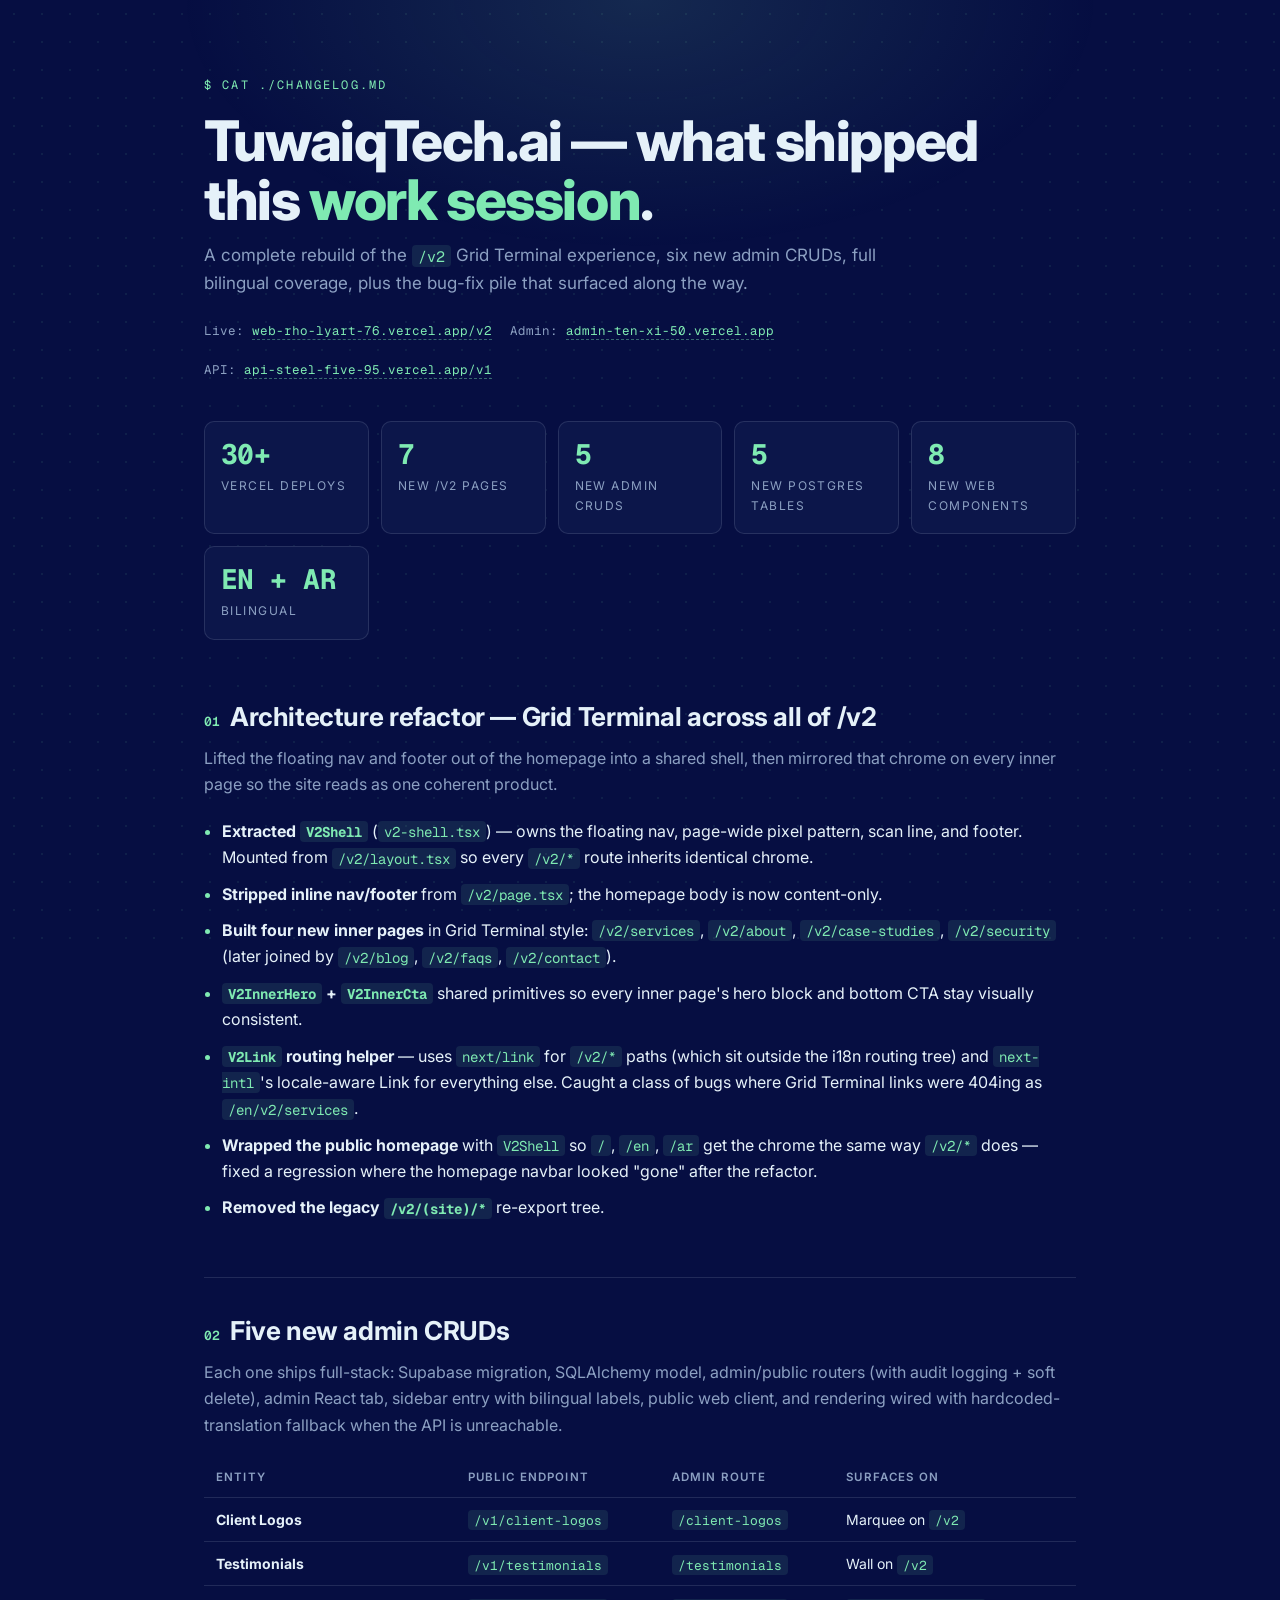
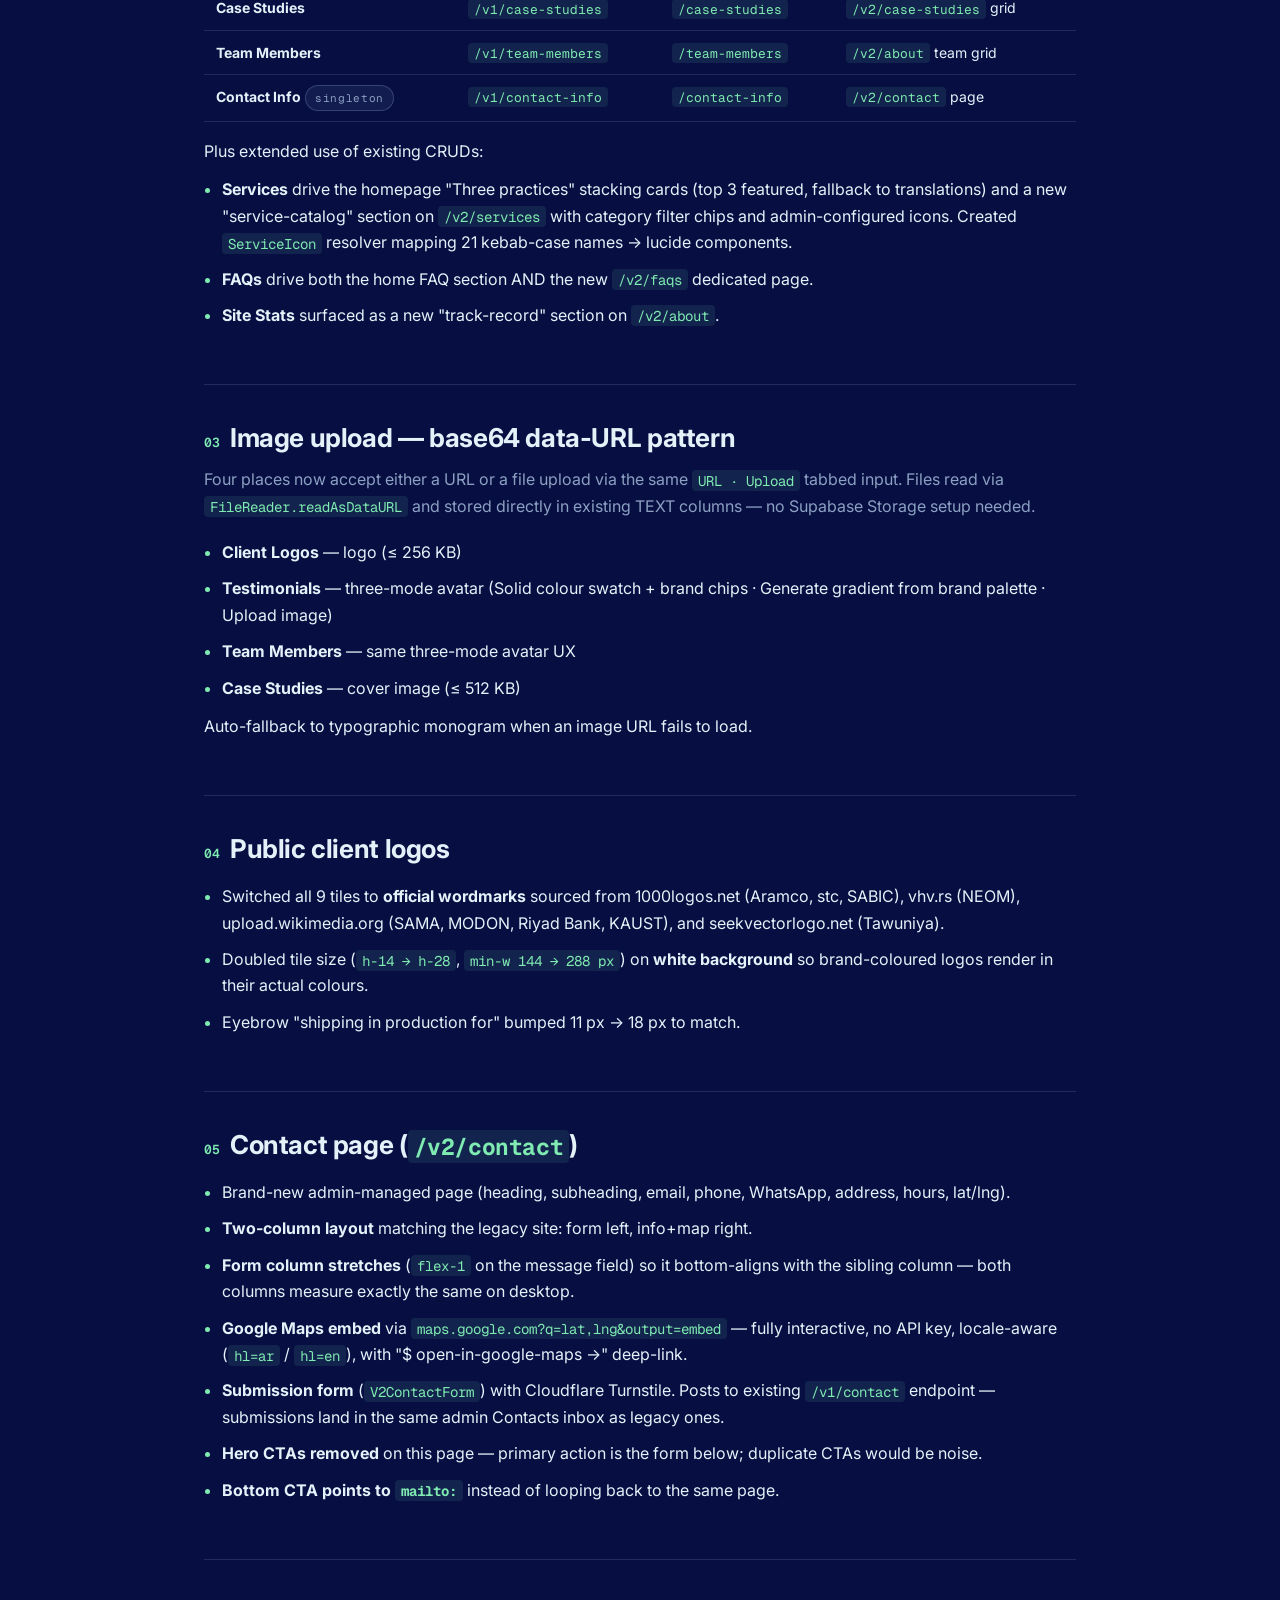
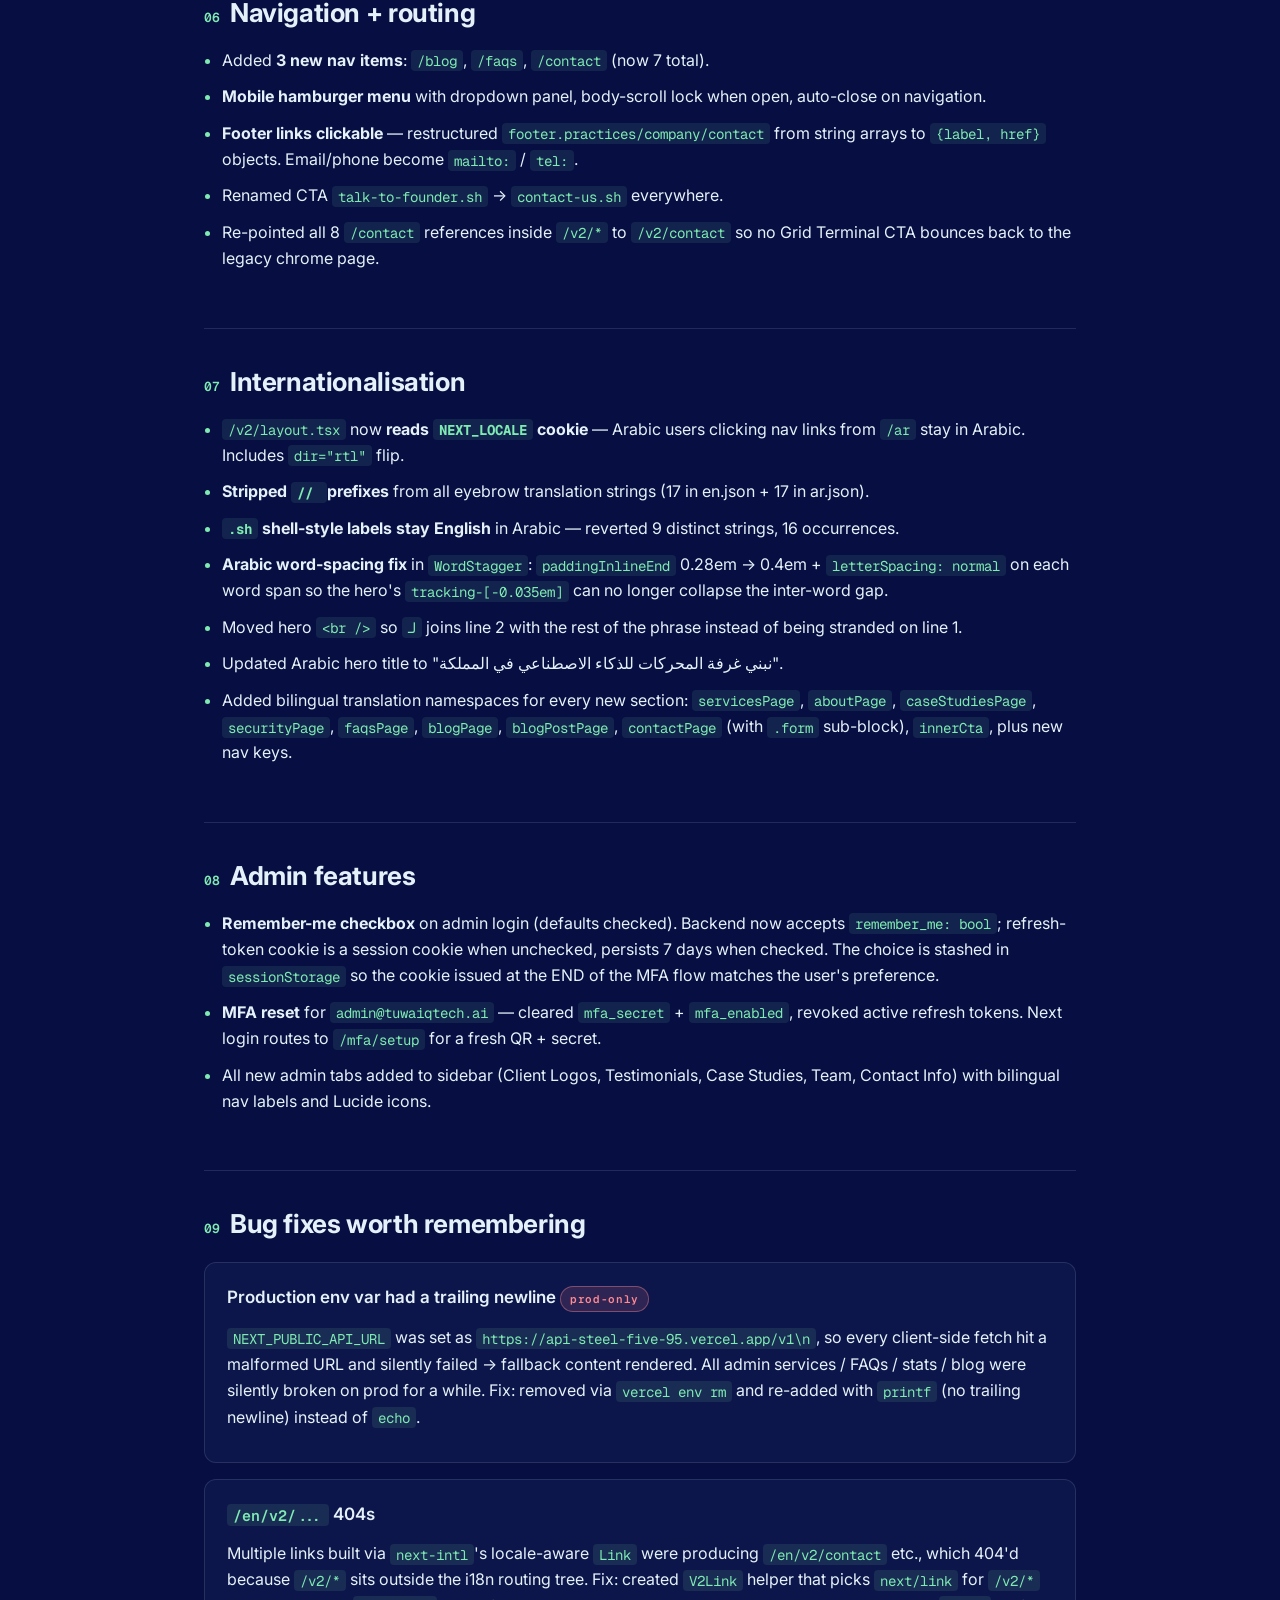
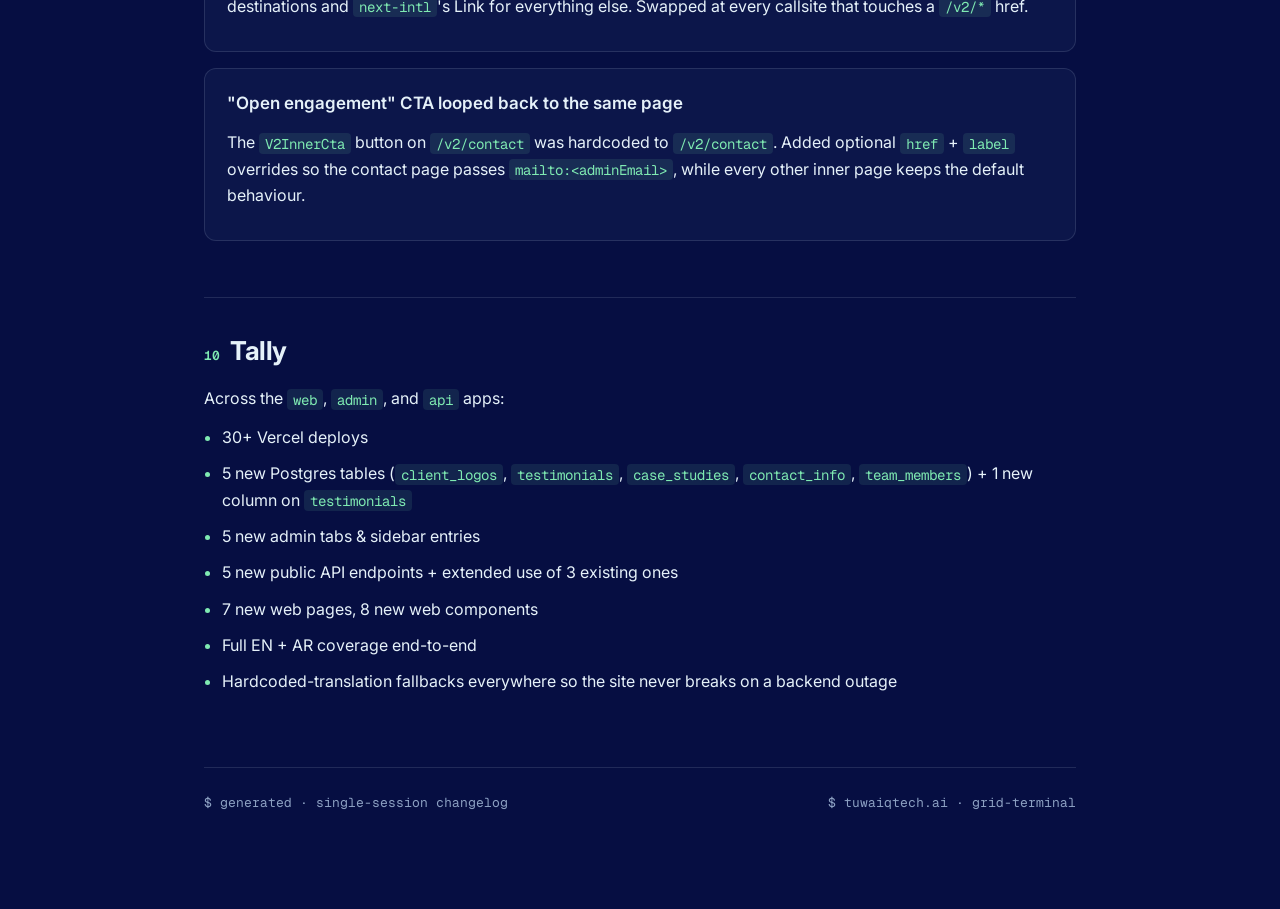
==== tuwaiqtech.ai/index.html @ 6583799a "Move TuwaiqTech changelog to /tuwaiqtech.ai/ subpath, add root project index" ====
<!DOCTYPE html>
<html lang="en">
<head>
  <meta charset="UTF-8" />
  <meta name="viewport" content="width=device-width, initial-scale=1.0" />
  <meta name="description" content="Changelog of changes shipped across the TuwaiqTech.ai marketing site, admin app, and FastAPI backend." />
  <title>TuwaiqTech.ai — Changelog</title>
  <link rel="preconnect" href="https://fonts.googleapis.com" />
  <link rel="preconnect" href="https://fonts.gstatic.com" crossorigin />
  <link href="https://fonts.googleapis.com/css2?family=Geist+Mono:wght@400;500;600&family=Inter:wght@400;500;600;700;800&display=swap" rel="stylesheet" />
  <style>
    :root {
      --bg: #060E42;
      --surface: #0C164A;
      --surface-2: #0E1A56;
      --line: rgba(229, 241, 249, 0.12);
      --fg: #E5F1F9;
      --dim: #8CA0C2;
      --dimmer: #3A4A70;
      --accent: #7FEAB2;
      --accent-2: #5ED7D0;
      --accent-3: #1B6AFF;
      --warn: #ff8a92;
    }
    * { box-sizing: border-box; }
    html, body {
      margin: 0;
      padding: 0;
      background: var(--bg);
      color: var(--fg);
      font-family: 'Inter', -apple-system, BlinkMacSystemFont, 'Segoe UI', sans-serif;
      line-height: 1.65;
      font-size: 16px;
      -webkit-font-smoothing: antialiased;
      text-rendering: optimizeLegibility;
    }
    /* Subtle pixel-pattern background, drifting slowly. Same trick the
     * Grid Terminal site uses — keeps the brand connection while still
     * being a static page. */
    body::before {
      content: "";
      position: fixed;
      inset: -56px;
      pointer-events: none;
      z-index: 0;
      background-image: url("data:image/svg+xml,%3Csvg xmlns='http://www.w3.org/2000/svg' width='28' height='28' viewBox='0 0 28 28'%3E%3Crect x='13' y='13' width='2' height='2' fill='%237FEAB2' fill-opacity='0.08'/%3E%3C/svg%3E");
      background-repeat: repeat;
      animation: drift 48s linear infinite;
    }
    body::after {
      content: "";
      position: fixed;
      inset: 0 0 auto 0;
      height: 520px;
      background: radial-gradient(ellipse 60% 80% at 50% 0%, rgba(127,234,178,0.12), transparent 60%);
      pointer-events: none;
      z-index: 0;
    }
    @keyframes drift {
      0%   { transform: translate3d(0, 0, 0); }
      100% { transform: translate3d(56px, 56px, 0); }
    }
    main {
      position: relative;
      z-index: 1;
      max-width: 920px;
      margin: 0 auto;
      padding: 64px 24px 96px;
    }
    .eyebrow {
      font-family: 'Geist Mono', ui-monospace, SFMono-Regular, monospace;
      font-size: 12px;
      letter-spacing: 0.18em;
      text-transform: uppercase;
      color: var(--accent);
    }
    h1 {
      font-size: clamp(36px, 5vw, 56px);
      line-height: 1.05;
      letter-spacing: -0.025em;
      font-weight: 800;
      margin: 16px 0 12px;
    }
    h1 .accent { color: var(--accent); }
    .lede {
      color: var(--dim);
      font-size: 17px;
      max-width: 64ch;
      margin: 0 0 8px;
    }
    .meta {
      font-family: 'Geist Mono', ui-monospace, SFMono-Regular, monospace;
      font-size: 12.5px;
      color: var(--dim);
      margin-top: 24px;
      display: flex;
      gap: 18px;
      flex-wrap: wrap;
    }
    .meta a {
      color: var(--accent);
      text-decoration: none;
      border-bottom: 1px dashed rgba(127,234,178,0.4);
    }
    .meta a:hover { border-bottom-color: var(--accent); }

    .stats {
      margin: 40px 0 56px;
      display: grid;
      grid-template-columns: repeat(auto-fit, minmax(140px, 1fr));
      gap: 12px;
    }
    .stat {
      background: var(--surface);
      border: 1px solid var(--line);
      border-radius: 10px;
      padding: 18px 16px;
    }
    .stat-num {
      font-family: 'Geist Mono', ui-monospace, monospace;
      color: var(--accent);
      font-size: 28px;
      font-weight: 700;
      letter-spacing: -0.02em;
      line-height: 1;
    }
    .stat-label {
      color: var(--dim);
      font-size: 12px;
      text-transform: uppercase;
      letter-spacing: 0.12em;
      margin-top: 8px;
    }

    section.chapter {
      margin-top: 56px;
      padding-top: 32px;
      border-top: 1px solid var(--line);
    }
    section.chapter:first-of-type { border-top: 0; padding-top: 0; }
    h2 {
      font-size: 26px;
      letter-spacing: -0.015em;
      margin: 0 0 6px;
      font-weight: 700;
    }
    h2 .num {
      font-family: 'Geist Mono', ui-monospace, monospace;
      color: var(--accent);
      font-weight: 600;
      font-size: 13px;
      margin-right: 10px;
      letter-spacing: 0;
    }
    .chapter-lede {
      color: var(--dim);
      margin: 0 0 20px;
    }
    h3 {
      font-size: 17px;
      margin: 28px 0 8px;
      font-weight: 600;
    }
    p { margin: 12px 0; }

    ul {
      padding-left: 18px;
      margin: 12px 0;
    }
    ul li {
      margin: 10px 0;
      color: var(--fg);
    }
    ul li::marker {
      color: var(--accent);
    }
    code, kbd {
      font-family: 'Geist Mono', ui-monospace, SFMono-Regular, monospace;
      font-size: 0.88em;
      background: rgba(127,234,178,0.10);
      color: var(--accent);
      padding: 1.5px 6px;
      border-radius: 4px;
    }
    a { color: var(--accent-2); }
    a:hover { color: var(--accent); }

    .card {
      background: var(--surface);
      border: 1px solid var(--line);
      border-radius: 12px;
      padding: 20px 22px;
      margin: 16px 0;
    }

    table {
      width: 100%;
      border-collapse: collapse;
      margin: 16px 0;
      font-size: 14px;
    }
    th, td {
      text-align: left;
      padding: 10px 12px;
      border-bottom: 1px solid var(--line);
      vertical-align: top;
    }
    th {
      color: var(--dim);
      font-weight: 600;
      font-size: 11.5px;
      text-transform: uppercase;
      letter-spacing: 0.1em;
    }
    td code, th code { font-size: 0.92em; }
    table.compact td, table.compact th { padding: 8px 10px; }

    .pill {
      display: inline-flex;
      align-items: center;
      gap: 6px;
      padding: 3px 9px;
      border-radius: 999px;
      background: rgba(127,234,178,0.14);
      color: var(--accent);
      border: 1px solid rgba(127,234,178,0.4);
      font-family: 'Geist Mono', ui-monospace, monospace;
      font-size: 11px;
      letter-spacing: 0.06em;
    }
    .pill.warn {
      background: rgba(255,138,146,0.14);
      color: var(--warn);
      border-color: rgba(255,138,146,0.4);
    }
    .pill.muted {
      background: rgba(140,160,194,0.10);
      color: var(--dim);
      border-color: rgba(140,160,194,0.30);
    }

    footer {
      margin-top: 72px;
      padding-top: 24px;
      border-top: 1px solid var(--line);
      color: var(--dim);
      font-size: 13px;
      font-family: 'Geist Mono', ui-monospace, monospace;
      display: flex;
      justify-content: space-between;
      flex-wrap: wrap;
      gap: 12px;
    }
  </style>
</head>
<body>
  <main>
    <p class="eyebrow">$ cat ./CHANGELOG.md</p>
    <h1>TuwaiqTech.ai — what shipped this <span class="accent">work session</span>.</h1>
    <p class="lede">A complete rebuild of the <code>/v2</code> Grid Terminal experience, six new admin CRUDs, full bilingual coverage, plus the bug-fix pile that surfaced along the way.</p>
    <div class="meta">
      <span>Live: <a href="https://web-rho-lyart-76.vercel.app/v2" target="_blank" rel="noopener">web-rho-lyart-76.vercel.app/v2</a></span>
      <span>Admin: <a href="https://admin-ten-xi-50.vercel.app" target="_blank" rel="noopener">admin-ten-xi-50.vercel.app</a></span>
      <span>API: <a href="https://api-steel-five-95.vercel.app/v1" target="_blank" rel="noopener">api-steel-five-95.vercel.app/v1</a></span>
    </div>

    <div class="stats">
      <div class="stat"><div class="stat-num">30+</div><div class="stat-label">Vercel deploys</div></div>
      <div class="stat"><div class="stat-num">7</div><div class="stat-label">New /v2 pages</div></div>
      <div class="stat"><div class="stat-num">5</div><div class="stat-label">New admin CRUDs</div></div>
      <div class="stat"><div class="stat-num">5</div><div class="stat-label">New Postgres tables</div></div>
      <div class="stat"><div class="stat-num">8</div><div class="stat-label">New web components</div></div>
      <div class="stat"><div class="stat-num">EN + AR</div><div class="stat-label">Bilingual</div></div>
    </div>

    <section class="chapter">
      <h2><span class="num">01</span>Architecture refactor — Grid Terminal across all of /v2</h2>
      <p class="chapter-lede">Lifted the floating nav and footer out of the homepage into a shared shell, then mirrored that chrome on every inner page so the site reads as one coherent product.</p>
      <ul>
        <li><strong>Extracted <code>V2Shell</code></strong> (<code>v2-shell.tsx</code>) — owns the floating nav, page-wide pixel pattern, scan line, and footer. Mounted from <code>/v2/layout.tsx</code> so every <code>/v2/*</code> route inherits identical chrome.</li>
        <li><strong>Stripped inline nav/footer</strong> from <code>/v2/page.tsx</code>; the homepage body is now content-only.</li>
        <li><strong>Built four new inner pages</strong> in Grid Terminal style: <code>/v2/services</code>, <code>/v2/about</code>, <code>/v2/case-studies</code>, <code>/v2/security</code> (later joined by <code>/v2/blog</code>, <code>/v2/faqs</code>, <code>/v2/contact</code>).</li>
        <li><strong><code>V2InnerHero</code> + <code>V2InnerCta</code></strong> shared primitives so every inner page's hero block and bottom CTA stay visually consistent.</li>
        <li><strong><code>V2Link</code> routing helper</strong> — uses <code>next/link</code> for <code>/v2/*</code> paths (which sit outside the i18n routing tree) and <code>next-intl</code>'s locale-aware Link for everything else. Caught a class of bugs where Grid Terminal links were 404ing as <code>/en/v2/services</code>.</li>
        <li><strong>Wrapped the public homepage</strong> with <code>V2Shell</code> so <code>/</code>, <code>/en</code>, <code>/ar</code> get the chrome the same way <code>/v2/*</code> does — fixed a regression where the homepage navbar looked "gone" after the refactor.</li>
        <li><strong>Removed the legacy <code>/v2/(site)/*</code></strong> re-export tree.</li>
      </ul>
    </section>

    <section class="chapter">
      <h2><span class="num">02</span>Five new admin CRUDs</h2>
      <p class="chapter-lede">Each one ships full-stack: Supabase migration, SQLAlchemy model, admin/public routers (with audit logging + soft delete), admin React tab, sidebar entry with bilingual labels, public web client, and rendering wired with hardcoded-translation fallback when the API is unreachable.</p>
      <table>
        <thead>
          <tr>
            <th>Entity</th>
            <th>Public endpoint</th>
            <th>Admin route</th>
            <th>Surfaces on</th>
          </tr>
        </thead>
        <tbody>
          <tr><td><strong>Client Logos</strong></td><td><code>/v1/client-logos</code></td><td><code>/client-logos</code></td><td>Marquee on <code>/v2</code></td></tr>
          <tr><td><strong>Testimonials</strong></td><td><code>/v1/testimonials</code></td><td><code>/testimonials</code></td><td>Wall on <code>/v2</code></td></tr>
          <tr><td><strong>Case Studies</strong></td><td><code>/v1/case-studies</code></td><td><code>/case-studies</code></td><td><code>/v2/case-studies</code> grid</td></tr>
          <tr><td><strong>Team Members</strong></td><td><code>/v1/team-members</code></td><td><code>/team-members</code></td><td><code>/v2/about</code> team grid</td></tr>
          <tr><td><strong>Contact Info</strong> <span class="pill muted">singleton</span></td><td><code>/v1/contact-info</code></td><td><code>/contact-info</code></td><td><code>/v2/contact</code> page</td></tr>
        </tbody>
      </table>
      <p>Plus extended use of existing CRUDs:</p>
      <ul>
        <li><strong>Services</strong> drive the homepage "Three practices" stacking cards (top 3 featured, fallback to translations) and a new "service-catalog" section on <code>/v2/services</code> with category filter chips and admin-configured icons. Created <code>ServiceIcon</code> resolver mapping 21 kebab-case names → lucide components.</li>
        <li><strong>FAQs</strong> drive both the home FAQ section AND the new <code>/v2/faqs</code> dedicated page.</li>
        <li><strong>Site Stats</strong> surfaced as a new "track-record" section on <code>/v2/about</code>.</li>
      </ul>
    </section>

    <section class="chapter">
      <h2><span class="num">03</span>Image upload — base64 data-URL pattern</h2>
      <p class="chapter-lede">Four places now accept either a URL or a file upload via the same <code>URL · Upload</code> tabbed input. Files read via <code>FileReader.readAsDataURL</code> and stored directly in existing TEXT columns — no Supabase Storage setup needed.</p>
      <ul>
        <li><strong>Client Logos</strong> — logo (≤ 256 KB)</li>
        <li><strong>Testimonials</strong> — three-mode avatar (Solid colour swatch + brand chips · Generate gradient from brand palette · Upload image)</li>
        <li><strong>Team Members</strong> — same three-mode avatar UX</li>
        <li><strong>Case Studies</strong> — cover image (≤ 512 KB)</li>
      </ul>
      <p>Auto-fallback to typographic monogram when an image URL fails to load.</p>
    </section>

    <section class="chapter">
      <h2><span class="num">04</span>Public client logos</h2>
      <ul>
        <li>Switched all 9 tiles to <strong>official wordmarks</strong> sourced from 1000logos.net (Aramco, stc, SABIC), vhv.rs (NEOM), upload.wikimedia.org (SAMA, MODON, Riyad Bank, KAUST), and seekvectorlogo.net (Tawuniya).</li>
        <li>Doubled tile size (<code>h-14 → h-28</code>, <code>min-w 144 → 288 px</code>) on <strong>white background</strong> so brand-coloured logos render in their actual colours.</li>
        <li>Eyebrow "shipping in production for" bumped 11 px → 18 px to match.</li>
      </ul>
    </section>

    <section class="chapter">
      <h2><span class="num">05</span>Contact page (<code>/v2/contact</code>)</h2>
      <ul>
        <li>Brand-new admin-managed page (heading, subheading, email, phone, WhatsApp, address, hours, lat/lng).</li>
        <li><strong>Two-column layout</strong> matching the legacy site: form left, info+map right.</li>
        <li><strong>Form column stretches</strong> (<code>flex-1</code> on the message field) so it bottom-aligns with the sibling column — both columns measure exactly the same on desktop.</li>
        <li><strong>Google Maps embed</strong> via <code>maps.google.com?q=lat,lng&output=embed</code> — fully interactive, no API key, locale-aware (<code>hl=ar</code> / <code>hl=en</code>), with "$ open-in-google-maps →" deep-link.</li>
        <li><strong>Submission form</strong> (<code>V2ContactForm</code>) with Cloudflare Turnstile. Posts to existing <code>/v1/contact</code> endpoint — submissions land in the same admin Contacts inbox as legacy ones.</li>
        <li><strong>Hero CTAs removed</strong> on this page — primary action is the form below; duplicate CTAs would be noise.</li>
        <li><strong>Bottom CTA points to <code>mailto:</code></strong> instead of looping back to the same page.</li>
      </ul>
    </section>

    <section class="chapter">
      <h2><span class="num">06</span>Navigation + routing</h2>
      <ul>
        <li>Added <strong>3 new nav items</strong>: <code>/blog</code>, <code>/faqs</code>, <code>/contact</code> (now 7 total).</li>
        <li><strong>Mobile hamburger menu</strong> with dropdown panel, body-scroll lock when open, auto-close on navigation.</li>
        <li><strong>Footer links clickable</strong> — restructured <code>footer.practices/company/contact</code> from string arrays to <code>{label, href}</code> objects. Email/phone become <code>mailto:</code> / <code>tel:</code>.</li>
        <li>Renamed CTA <code>talk-to-founder.sh</code> → <code>contact-us.sh</code> everywhere.</li>
        <li>Re-pointed all 8 <code>/contact</code> references inside <code>/v2/*</code> to <code>/v2/contact</code> so no Grid Terminal CTA bounces back to the legacy chrome page.</li>
      </ul>
    </section>

    <section class="chapter">
      <h2><span class="num">07</span>Internationalisation</h2>
      <ul>
        <li><code>/v2/layout.tsx</code> now <strong>reads <code>NEXT_LOCALE</code> cookie</strong> — Arabic users clicking nav links from <code>/ar</code> stay in Arabic. Includes <code>dir="rtl"</code> flip.</li>
        <li><strong>Stripped <code>// </code> prefixes</strong> from all eyebrow translation strings (17 in en.json + 17 in ar.json).</li>
        <li><strong><code>.sh</code> shell-style labels stay English</strong> in Arabic — reverted 9 distinct strings, 16 occurrences.</li>
        <li><strong>Arabic word-spacing fix</strong> in <code>WordStagger</code>: <code>paddingInlineEnd</code> 0.28em → 0.4em + <code>letterSpacing: normal</code> on each word span so the hero's <code>tracking-[-0.035em]</code> can no longer collapse the inter-word gap.</li>
        <li>Moved hero <code>&lt;br /&gt;</code> so <code>لـ</code> joins line 2 with the rest of the phrase instead of being stranded on line 1.</li>
        <li>Updated Arabic hero title to <span dir="rtl" lang="ar">"نبني غرفة المحركات للذكاء الاصطناعي في المملكة"</span>.</li>
        <li>Added bilingual translation namespaces for every new section: <code>servicesPage</code>, <code>aboutPage</code>, <code>caseStudiesPage</code>, <code>securityPage</code>, <code>faqsPage</code>, <code>blogPage</code>, <code>blogPostPage</code>, <code>contactPage</code> (with <code>.form</code> sub-block), <code>innerCta</code>, plus new nav keys.</li>
      </ul>
    </section>

    <section class="chapter">
      <h2><span class="num">08</span>Admin features</h2>
      <ul>
        <li><strong>Remember-me checkbox</strong> on admin login (defaults checked). Backend now accepts <code>remember_me: bool</code>; refresh-token cookie is a session cookie when unchecked, persists 7 days when checked. The choice is stashed in <code>sessionStorage</code> so the cookie issued at the END of the MFA flow matches the user's preference.</li>
        <li><strong>MFA reset</strong> for <code>admin@tuwaiqtech.ai</code> — cleared <code>mfa_secret</code> + <code>mfa_enabled</code>, revoked active refresh tokens. Next login routes to <code>/mfa/setup</code> for a fresh QR + secret.</li>
        <li>All new admin tabs added to sidebar (Client Logos, Testimonials, Case Studies, Team, Contact Info) with bilingual nav labels and Lucide icons.</li>
      </ul>
    </section>

    <section class="chapter">
      <h2><span class="num">09</span>Bug fixes worth remembering</h2>
      <div class="card">
        <h3 style="margin-top:0">Production env var had a trailing newline <span class="pill warn">prod-only</span></h3>
        <p><code>NEXT_PUBLIC_API_URL</code> was set as <code>https://api-steel-five-95.vercel.app/v1\n</code>, so every client-side fetch hit a malformed URL and silently failed → fallback content rendered. All admin services / FAQs / stats / blog were silently broken on prod for a while. Fix: removed via <code>vercel env rm</code> and re-added with <code>printf</code> (no trailing newline) instead of <code>echo</code>.</p>
      </div>
      <div class="card">
        <h3 style="margin-top:0"><code>/en/v2/...</code> 404s</h3>
        <p>Multiple links built via <code>next-intl</code>'s locale-aware <code>Link</code> were producing <code>/en/v2/contact</code> etc., which 404'd because <code>/v2/*</code> sits outside the i18n routing tree. Fix: created <code>V2Link</code> helper that picks <code>next/link</code> for <code>/v2/*</code> destinations and <code>next-intl</code>'s Link for everything else. Swapped at every callsite that touches a <code>/v2/*</code> href.</p>
      </div>
      <div class="card">
        <h3 style="margin-top:0">"Open engagement" CTA looped back to the same page</h3>
        <p>The <code>V2InnerCta</code> button on <code>/v2/contact</code> was hardcoded to <code>/v2/contact</code>. Added optional <code>href</code> + <code>label</code> overrides so the contact page passes <code>mailto:&lt;adminEmail&gt;</code>, while every other inner page keeps the default behaviour.</p>
      </div>
    </section>

    <section class="chapter">
      <h2><span class="num">10</span>Tally</h2>
      <p>Across the <code>web</code>, <code>admin</code>, and <code>api</code> apps:</p>
      <ul>
        <li>30+ Vercel deploys</li>
        <li>5 new Postgres tables (<code>client_logos</code>, <code>testimonials</code>, <code>case_studies</code>, <code>contact_info</code>, <code>team_members</code>) + 1 new column on <code>testimonials</code></li>
        <li>5 new admin tabs &amp; sidebar entries</li>
        <li>5 new public API endpoints + extended use of 3 existing ones</li>
        <li>7 new web pages, 8 new web components</li>
        <li>Full EN + AR coverage end-to-end</li>
        <li>Hardcoded-translation fallbacks everywhere so the site never breaks on a backend outage</li>
      </ul>
    </section>

    <footer>
      <span>$ generated · single-session changelog</span>
      <span>$ tuwaiqtech.ai · grid-terminal</span>
    </footer>
  </main>
</body>
</html>
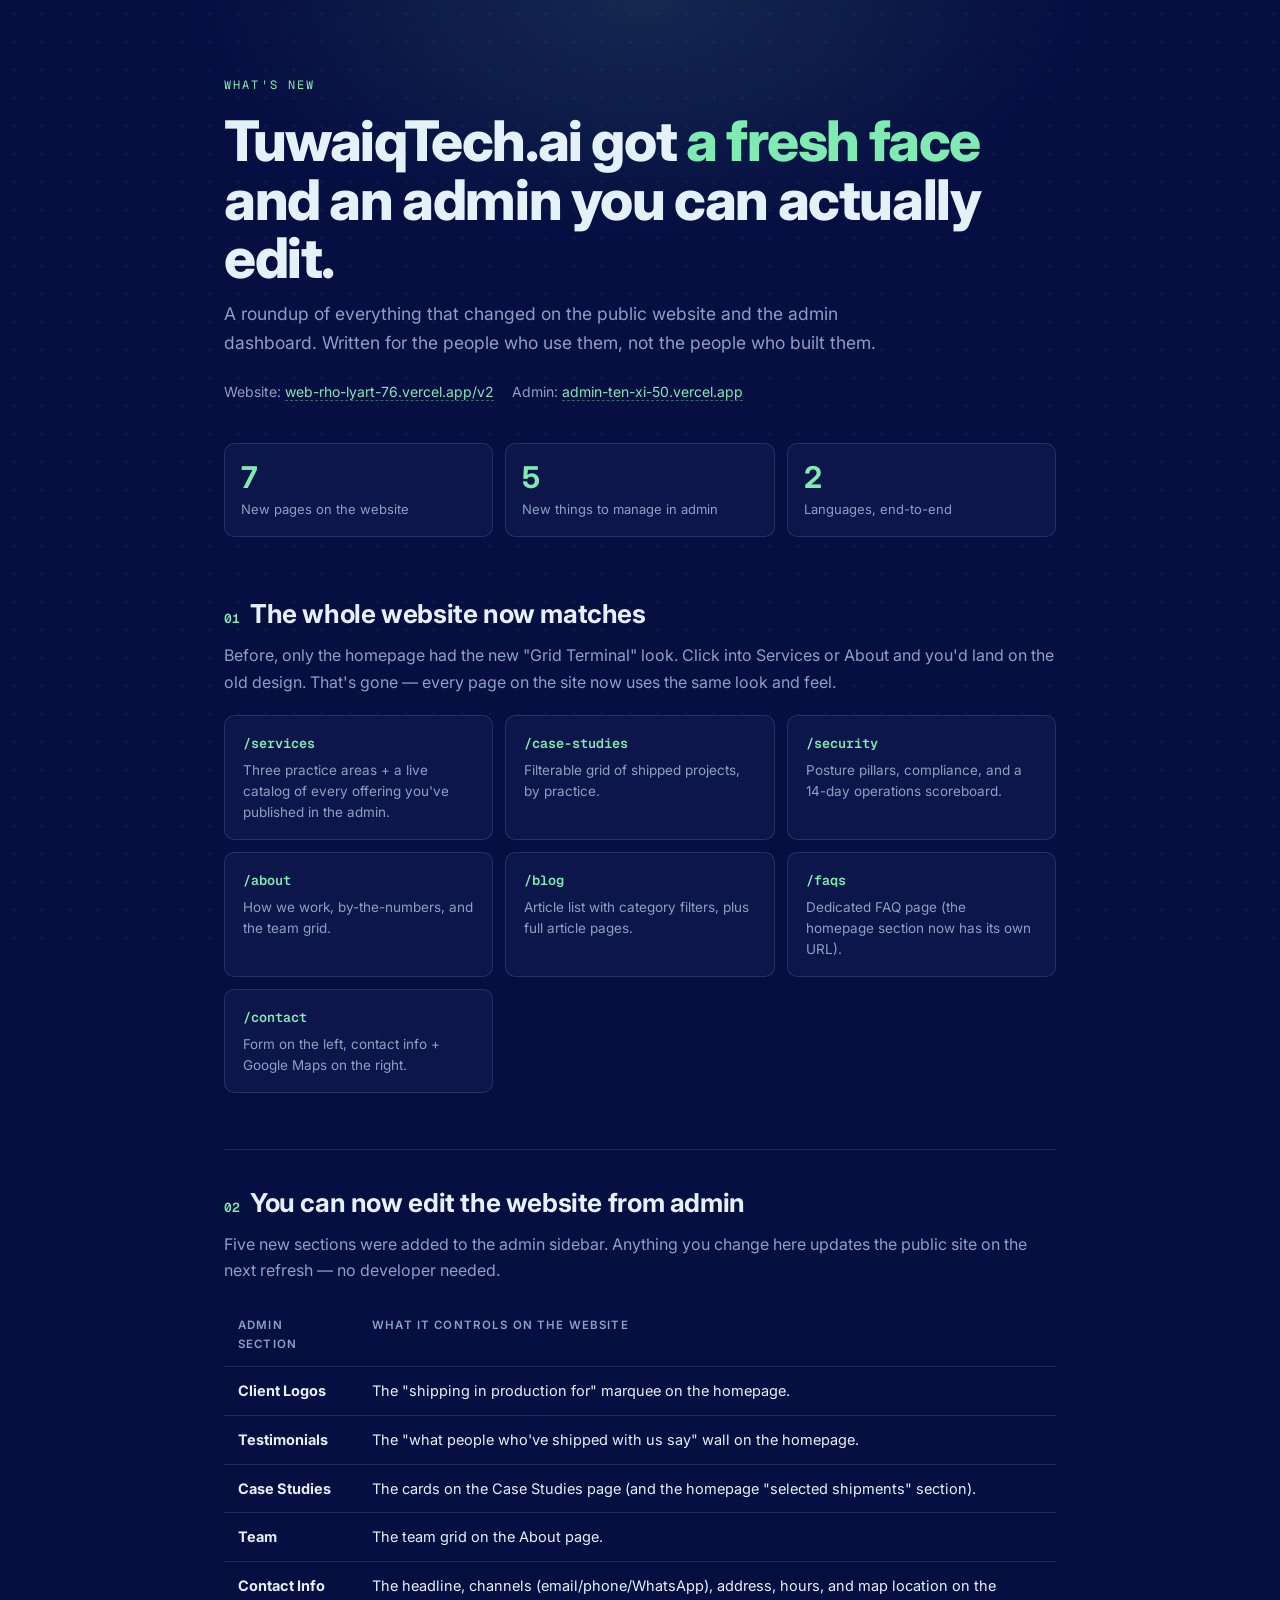
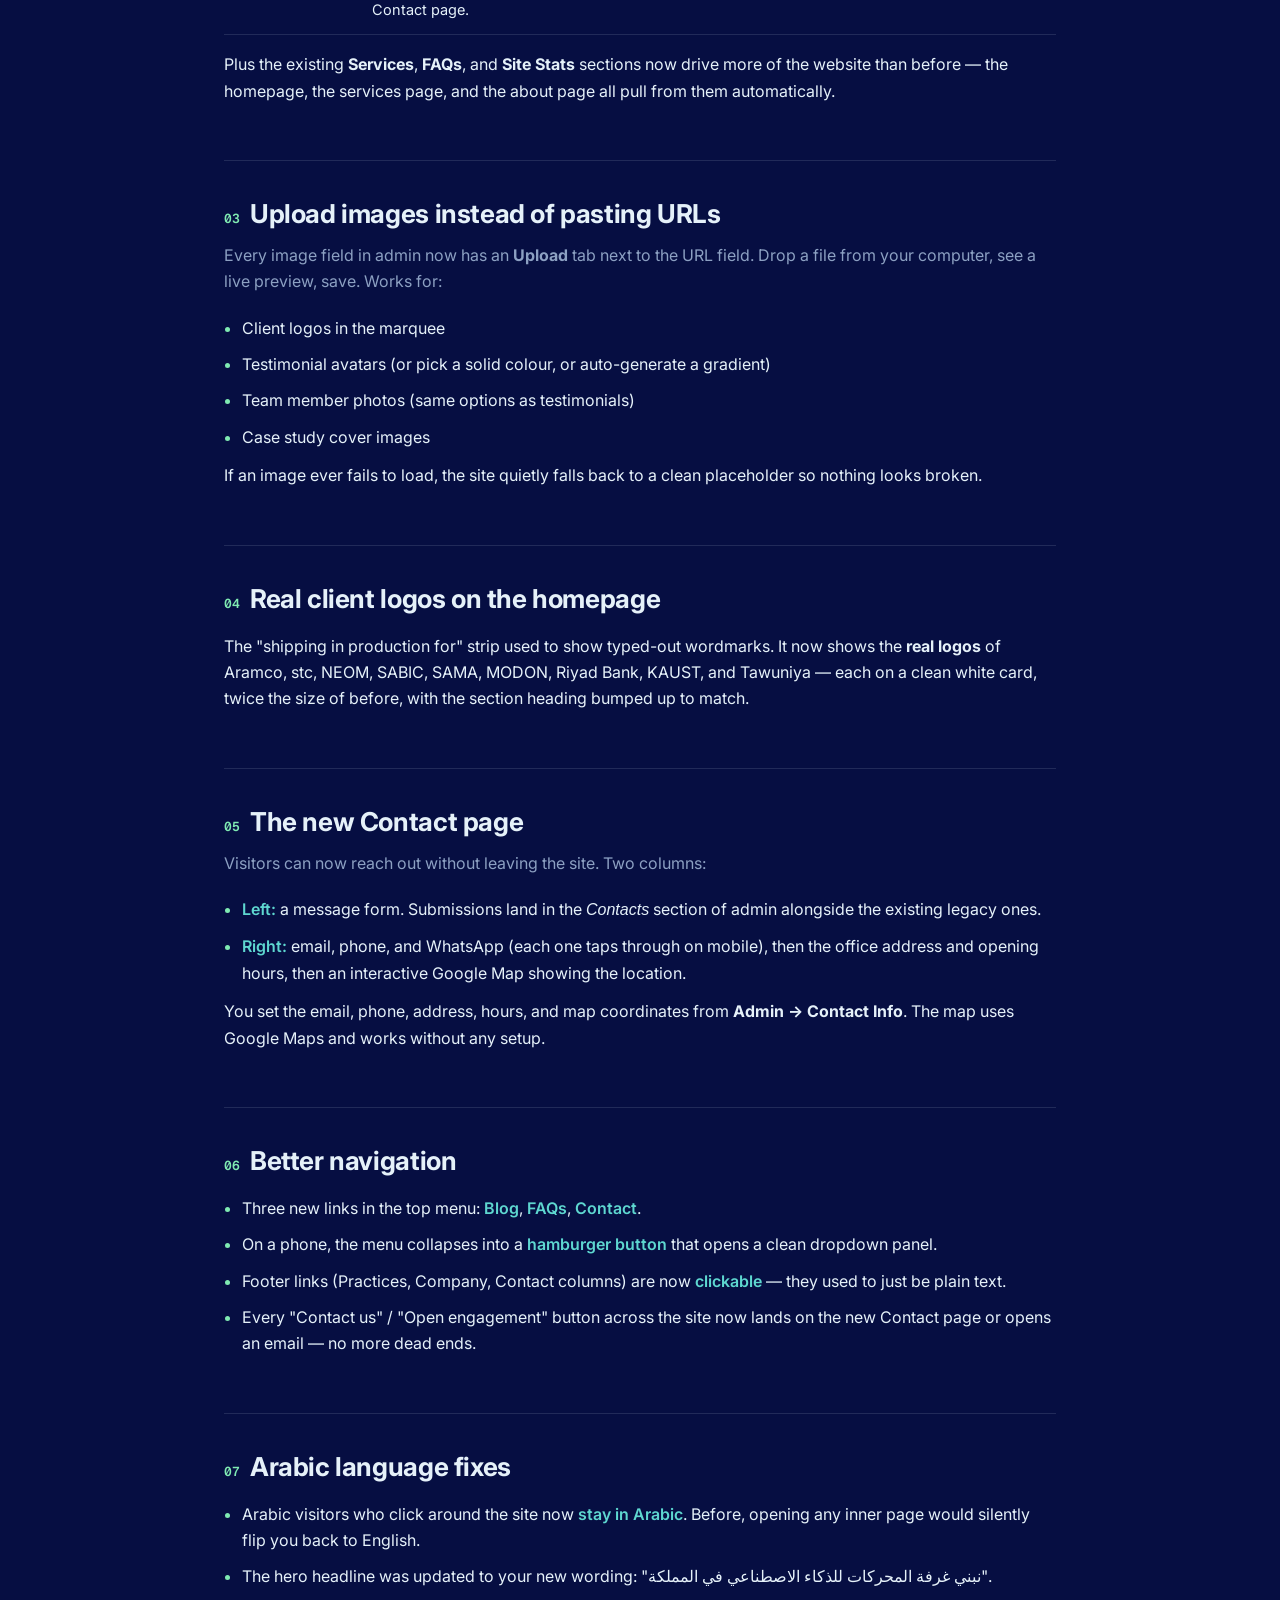
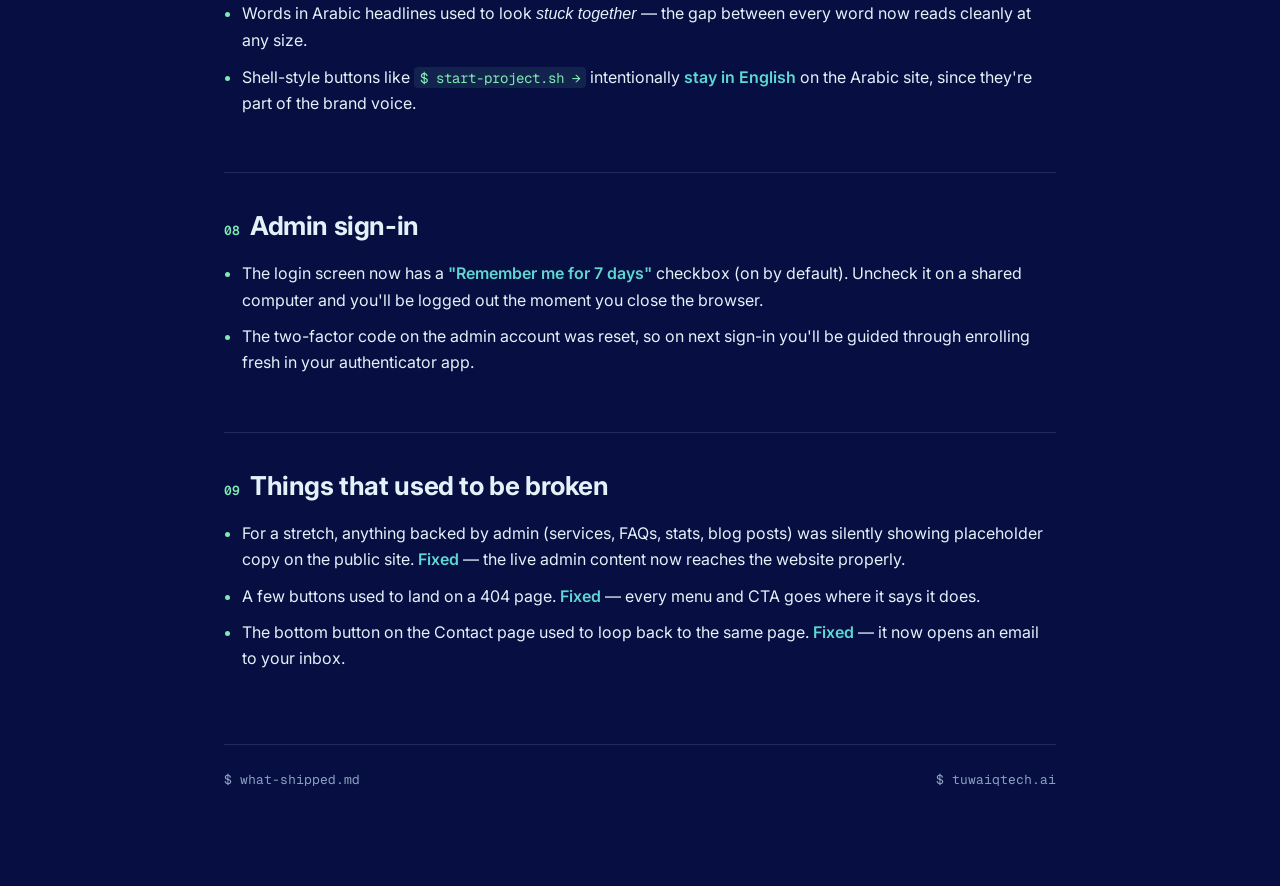
==== commit e41fb49c: "Rewrite changelog in user-facing language (no engineering jargon)" ====
--- a/tuwaiqtech.ai/index.html
+++ b/tuwaiqtech.ai/index.html
@@ -3,8 +3,8 @@
 <head>
   <meta charset="UTF-8" />
   <meta name="viewport" content="width=device-width, initial-scale=1.0" />
-  <meta name="description" content="Changelog of changes shipped across the TuwaiqTech.ai marketing site, admin app, and FastAPI backend." />
-  <title>TuwaiqTech.ai — Changelog</title>
+  <meta name="description" content="What's new on the TuwaiqTech.ai website and admin." />
+  <title>TuwaiqTech.ai — What's new</title>
   <link rel="preconnect" href="https://fonts.googleapis.com" />
   <link rel="preconnect" href="https://fonts.gstatic.com" crossorigin />
   <link href="https://fonts.googleapis.com/css2?family=Geist+Mono:wght@400;500;600&family=Inter:wght@400;500;600;700;800&display=swap" rel="stylesheet" />
@@ -34,9 +34,6 @@
       -webkit-font-smoothing: antialiased;
       text-rendering: optimizeLegibility;
     }
-    /* Subtle pixel-pattern background, drifting slowly. Same trick the
-     * Grid Terminal site uses — keeps the brand connection while still
-     * being a static page. */
     body::before {
       content: "";
       position: fixed;
@@ -63,7 +60,7 @@
     main {
       position: relative;
       z-index: 1;
-      max-width: 920px;
+      max-width: 880px;
       margin: 0 auto;
       padding: 64px 24px 96px;
     }
@@ -84,52 +81,49 @@
     h1 .accent { color: var(--accent); }
     .lede {
       color: var(--dim);
-      font-size: 17px;
+      font-size: 17.5px;
       max-width: 64ch;
       margin: 0 0 8px;
     }
-    .meta {
-      font-family: 'Geist Mono', ui-monospace, SFMono-Regular, monospace;
-      font-size: 12.5px;
-      color: var(--dim);
-      margin-top: 24px;
+    .links {
+      font-size: 14px;
+      color: var(--dim);
+      margin-top: 22px;
       display: flex;
       gap: 18px;
       flex-wrap: wrap;
     }
-    .meta a {
+    .links a {
       color: var(--accent);
       text-decoration: none;
       border-bottom: 1px dashed rgba(127,234,178,0.4);
     }
-    .meta a:hover { border-bottom-color: var(--accent); }
-
-    .stats {
+    .links a:hover { border-bottom-color: var(--accent); }
+
+    .hero-stats {
       margin: 40px 0 56px;
       display: grid;
-      grid-template-columns: repeat(auto-fit, minmax(140px, 1fr));
+      grid-template-columns: repeat(auto-fit, minmax(150px, 1fr));
       gap: 12px;
     }
-    .stat {
+    .hero-stat {
       background: var(--surface);
       border: 1px solid var(--line);
       border-radius: 10px;
       padding: 18px 16px;
     }
-    .stat-num {
-      font-family: 'Geist Mono', ui-monospace, monospace;
-      color: var(--accent);
-      font-size: 28px;
+    .hero-stat .num {
+      color: var(--accent);
+      font-size: 30px;
       font-weight: 700;
       letter-spacing: -0.02em;
       line-height: 1;
     }
-    .stat-label {
-      color: var(--dim);
-      font-size: 12px;
-      text-transform: uppercase;
-      letter-spacing: 0.12em;
+    .hero-stat .lbl {
+      color: var(--dim);
+      font-size: 13px;
       margin-top: 8px;
+      line-height: 1.4;
     }
 
     section.chapter {
@@ -155,6 +149,7 @@
     .chapter-lede {
       color: var(--dim);
       margin: 0 0 20px;
+      font-size: 16px;
     }
     h3 {
       font-size: 17px;
@@ -171,37 +166,44 @@
       margin: 10px 0;
       color: var(--fg);
     }
-    ul li::marker {
-      color: var(--accent);
-    }
-    code, kbd {
-      font-family: 'Geist Mono', ui-monospace, SFMono-Regular, monospace;
-      font-size: 0.88em;
-      background: rgba(127,234,178,0.10);
-      color: var(--accent);
-      padding: 1.5px 6px;
-      border-radius: 4px;
-    }
-    a { color: var(--accent-2); }
-    a:hover { color: var(--accent); }
-
-    .card {
+    ul li::marker { color: var(--accent); }
+    ul li strong { color: var(--accent-2); font-weight: 600; }
+
+    .pages-grid {
+      display: grid;
+      grid-template-columns: repeat(auto-fit, minmax(220px, 1fr));
+      gap: 12px;
+      margin: 18px 0 8px;
+    }
+    .page-card {
       background: var(--surface);
       border: 1px solid var(--line);
-      border-radius: 12px;
-      padding: 20px 22px;
-      margin: 16px 0;
+      border-radius: 10px;
+      padding: 16px 18px;
+    }
+    .page-card .path {
+      color: var(--accent);
+      font-family: 'Geist Mono', ui-monospace, monospace;
+      font-size: 13.5px;
+      font-weight: 600;
+      letter-spacing: 0;
+    }
+    .page-card .desc {
+      color: var(--dim);
+      font-size: 13.5px;
+      margin-top: 6px;
+      line-height: 1.55;
     }
 
     table {
       width: 100%;
       border-collapse: collapse;
       margin: 16px 0;
-      font-size: 14px;
+      font-size: 14.5px;
     }
     th, td {
       text-align: left;
-      padding: 10px 12px;
+      padding: 12px 14px;
       border-bottom: 1px solid var(--line);
       vertical-align: top;
     }
@@ -212,32 +214,18 @@
       text-transform: uppercase;
       letter-spacing: 0.1em;
     }
-    td code, th code { font-size: 0.92em; }
-    table.compact td, table.compact th { padding: 8px 10px; }
-
-    .pill {
-      display: inline-flex;
-      align-items: center;
-      gap: 6px;
-      padding: 3px 9px;
-      border-radius: 999px;
-      background: rgba(127,234,178,0.14);
-      color: var(--accent);
-      border: 1px solid rgba(127,234,178,0.4);
+
+    code {
       font-family: 'Geist Mono', ui-monospace, monospace;
-      font-size: 11px;
-      letter-spacing: 0.06em;
-    }
-    .pill.warn {
-      background: rgba(255,138,146,0.14);
-      color: var(--warn);
-      border-color: rgba(255,138,146,0.4);
-    }
-    .pill.muted {
-      background: rgba(140,160,194,0.10);
-      color: var(--dim);
-      border-color: rgba(140,160,194,0.30);
-    }
+      font-size: 0.88em;
+      background: rgba(127,234,178,0.10);
+      color: var(--accent);
+      padding: 1.5px 6px;
+      border-radius: 4px;
+    }
+
+    a { color: var(--accent-2); }
+    a:hover { color: var(--accent); }
 
     footer {
       margin-top: 72px;
@@ -255,166 +243,119 @@
 </head>
 <body>
   <main>
-    <p class="eyebrow">$ cat ./CHANGELOG.md</p>
-    <h1>TuwaiqTech.ai — what shipped this <span class="accent">work session</span>.</h1>
-    <p class="lede">A complete rebuild of the <code>/v2</code> Grid Terminal experience, six new admin CRUDs, full bilingual coverage, plus the bug-fix pile that surfaced along the way.</p>
-    <div class="meta">
-      <span>Live: <a href="https://web-rho-lyart-76.vercel.app/v2" target="_blank" rel="noopener">web-rho-lyart-76.vercel.app/v2</a></span>
+    <p class="eyebrow">What's new</p>
+    <h1>TuwaiqTech.ai got <span class="accent">a fresh face</span> and an admin you can actually edit.</h1>
+    <p class="lede">A roundup of everything that changed on the public website and the admin dashboard. Written for the people who use them, not the people who built them.</p>
+    <div class="links">
+      <span>Website: <a href="https://web-rho-lyart-76.vercel.app/v2" target="_blank" rel="noopener">web-rho-lyart-76.vercel.app/v2</a></span>
       <span>Admin: <a href="https://admin-ten-xi-50.vercel.app" target="_blank" rel="noopener">admin-ten-xi-50.vercel.app</a></span>
-      <span>API: <a href="https://api-steel-five-95.vercel.app/v1" target="_blank" rel="noopener">api-steel-five-95.vercel.app/v1</a></span>
     </div>
 
-    <div class="stats">
-      <div class="stat"><div class="stat-num">30+</div><div class="stat-label">Vercel deploys</div></div>
-      <div class="stat"><div class="stat-num">7</div><div class="stat-label">New /v2 pages</div></div>
-      <div class="stat"><div class="stat-num">5</div><div class="stat-label">New admin CRUDs</div></div>
-      <div class="stat"><div class="stat-num">5</div><div class="stat-label">New Postgres tables</div></div>
-      <div class="stat"><div class="stat-num">8</div><div class="stat-label">New web components</div></div>
-      <div class="stat"><div class="stat-num">EN + AR</div><div class="stat-label">Bilingual</div></div>
+    <div class="hero-stats">
+      <div class="hero-stat"><div class="num">7</div><div class="lbl">New pages on the website</div></div>
+      <div class="hero-stat"><div class="num">5</div><div class="lbl">New things to manage in admin</div></div>
+      <div class="hero-stat"><div class="num">2</div><div class="lbl">Languages, end-to-end</div></div>
     </div>
 
     <section class="chapter">
-      <h2><span class="num">01</span>Architecture refactor — Grid Terminal across all of /v2</h2>
-      <p class="chapter-lede">Lifted the floating nav and footer out of the homepage into a shared shell, then mirrored that chrome on every inner page so the site reads as one coherent product.</p>
-      <ul>
-        <li><strong>Extracted <code>V2Shell</code></strong> (<code>v2-shell.tsx</code>) — owns the floating nav, page-wide pixel pattern, scan line, and footer. Mounted from <code>/v2/layout.tsx</code> so every <code>/v2/*</code> route inherits identical chrome.</li>
-        <li><strong>Stripped inline nav/footer</strong> from <code>/v2/page.tsx</code>; the homepage body is now content-only.</li>
-        <li><strong>Built four new inner pages</strong> in Grid Terminal style: <code>/v2/services</code>, <code>/v2/about</code>, <code>/v2/case-studies</code>, <code>/v2/security</code> (later joined by <code>/v2/blog</code>, <code>/v2/faqs</code>, <code>/v2/contact</code>).</li>
-        <li><strong><code>V2InnerHero</code> + <code>V2InnerCta</code></strong> shared primitives so every inner page's hero block and bottom CTA stay visually consistent.</li>
-        <li><strong><code>V2Link</code> routing helper</strong> — uses <code>next/link</code> for <code>/v2/*</code> paths (which sit outside the i18n routing tree) and <code>next-intl</code>'s locale-aware Link for everything else. Caught a class of bugs where Grid Terminal links were 404ing as <code>/en/v2/services</code>.</li>
-        <li><strong>Wrapped the public homepage</strong> with <code>V2Shell</code> so <code>/</code>, <code>/en</code>, <code>/ar</code> get the chrome the same way <code>/v2/*</code> does — fixed a regression where the homepage navbar looked "gone" after the refactor.</li>
-        <li><strong>Removed the legacy <code>/v2/(site)/*</code></strong> re-export tree.</li>
-      </ul>
-    </section>
-
-    <section class="chapter">
-      <h2><span class="num">02</span>Five new admin CRUDs</h2>
-      <p class="chapter-lede">Each one ships full-stack: Supabase migration, SQLAlchemy model, admin/public routers (with audit logging + soft delete), admin React tab, sidebar entry with bilingual labels, public web client, and rendering wired with hardcoded-translation fallback when the API is unreachable.</p>
+      <h2><span class="num">01</span>The whole website now matches</h2>
+      <p class="chapter-lede">Before, only the homepage had the new "Grid Terminal" look. Click into Services or About and you'd land on the old design. That's gone — every page on the site now uses the same look and feel.</p>
+      <div class="pages-grid">
+        <div class="page-card"><div class="path">/services</div><div class="desc">Three practice areas + a live catalog of every offering you've published in the admin.</div></div>
+        <div class="page-card"><div class="path">/case-studies</div><div class="desc">Filterable grid of shipped projects, by practice.</div></div>
+        <div class="page-card"><div class="path">/security</div><div class="desc">Posture pillars, compliance, and a 14-day operations scoreboard.</div></div>
+        <div class="page-card"><div class="path">/about</div><div class="desc">How we work, by-the-numbers, and the team grid.</div></div>
+        <div class="page-card"><div class="path">/blog</div><div class="desc">Article list with category filters, plus full article pages.</div></div>
+        <div class="page-card"><div class="path">/faqs</div><div class="desc">Dedicated FAQ page (the homepage section now has its own URL).</div></div>
+        <div class="page-card"><div class="path">/contact</div><div class="desc">Form on the left, contact info + Google Maps on the right.</div></div>
+      </div>
+    </section>
+
+    <section class="chapter">
+      <h2><span class="num">02</span>You can now edit the website from admin</h2>
+      <p class="chapter-lede">Five new sections were added to the admin sidebar. Anything you change here updates the public site on the next refresh — no developer needed.</p>
       <table>
         <thead>
-          <tr>
-            <th>Entity</th>
-            <th>Public endpoint</th>
-            <th>Admin route</th>
-            <th>Surfaces on</th>
-          </tr>
+          <tr><th>Admin section</th><th>What it controls on the website</th></tr>
         </thead>
         <tbody>
-          <tr><td><strong>Client Logos</strong></td><td><code>/v1/client-logos</code></td><td><code>/client-logos</code></td><td>Marquee on <code>/v2</code></td></tr>
-          <tr><td><strong>Testimonials</strong></td><td><code>/v1/testimonials</code></td><td><code>/testimonials</code></td><td>Wall on <code>/v2</code></td></tr>
-          <tr><td><strong>Case Studies</strong></td><td><code>/v1/case-studies</code></td><td><code>/case-studies</code></td><td><code>/v2/case-studies</code> grid</td></tr>
-          <tr><td><strong>Team Members</strong></td><td><code>/v1/team-members</code></td><td><code>/team-members</code></td><td><code>/v2/about</code> team grid</td></tr>
-          <tr><td><strong>Contact Info</strong> <span class="pill muted">singleton</span></td><td><code>/v1/contact-info</code></td><td><code>/contact-info</code></td><td><code>/v2/contact</code> page</td></tr>
+          <tr><td><strong>Client Logos</strong></td><td>The "shipping in production for" marquee on the homepage.</td></tr>
+          <tr><td><strong>Testimonials</strong></td><td>The "what people who've shipped with us say" wall on the homepage.</td></tr>
+          <tr><td><strong>Case Studies</strong></td><td>The cards on the Case Studies page (and the homepage "selected shipments" section).</td></tr>
+          <tr><td><strong>Team</strong></td><td>The team grid on the About page.</td></tr>
+          <tr><td><strong>Contact Info</strong></td><td>The headline, channels (email/phone/WhatsApp), address, hours, and map location on the Contact page.</td></tr>
         </tbody>
       </table>
-      <p>Plus extended use of existing CRUDs:</p>
-      <ul>
-        <li><strong>Services</strong> drive the homepage "Three practices" stacking cards (top 3 featured, fallback to translations) and a new "service-catalog" section on <code>/v2/services</code> with category filter chips and admin-configured icons. Created <code>ServiceIcon</code> resolver mapping 21 kebab-case names → lucide components.</li>
-        <li><strong>FAQs</strong> drive both the home FAQ section AND the new <code>/v2/faqs</code> dedicated page.</li>
-        <li><strong>Site Stats</strong> surfaced as a new "track-record" section on <code>/v2/about</code>.</li>
-      </ul>
-    </section>
-
-    <section class="chapter">
-      <h2><span class="num">03</span>Image upload — base64 data-URL pattern</h2>
-      <p class="chapter-lede">Four places now accept either a URL or a file upload via the same <code>URL · Upload</code> tabbed input. Files read via <code>FileReader.readAsDataURL</code> and stored directly in existing TEXT columns — no Supabase Storage setup needed.</p>
-      <ul>
-        <li><strong>Client Logos</strong> — logo (≤ 256 KB)</li>
-        <li><strong>Testimonials</strong> — three-mode avatar (Solid colour swatch + brand chips · Generate gradient from brand palette · Upload image)</li>
-        <li><strong>Team Members</strong> — same three-mode avatar UX</li>
-        <li><strong>Case Studies</strong> — cover image (≤ 512 KB)</li>
-      </ul>
-      <p>Auto-fallback to typographic monogram when an image URL fails to load.</p>
-    </section>
-
-    <section class="chapter">
-      <h2><span class="num">04</span>Public client logos</h2>
-      <ul>
-        <li>Switched all 9 tiles to <strong>official wordmarks</strong> sourced from 1000logos.net (Aramco, stc, SABIC), vhv.rs (NEOM), upload.wikimedia.org (SAMA, MODON, Riyad Bank, KAUST), and seekvectorlogo.net (Tawuniya).</li>
-        <li>Doubled tile size (<code>h-14 → h-28</code>, <code>min-w 144 → 288 px</code>) on <strong>white background</strong> so brand-coloured logos render in their actual colours.</li>
-        <li>Eyebrow "shipping in production for" bumped 11 px → 18 px to match.</li>
-      </ul>
-    </section>
-
-    <section class="chapter">
-      <h2><span class="num">05</span>Contact page (<code>/v2/contact</code>)</h2>
-      <ul>
-        <li>Brand-new admin-managed page (heading, subheading, email, phone, WhatsApp, address, hours, lat/lng).</li>
-        <li><strong>Two-column layout</strong> matching the legacy site: form left, info+map right.</li>
-        <li><strong>Form column stretches</strong> (<code>flex-1</code> on the message field) so it bottom-aligns with the sibling column — both columns measure exactly the same on desktop.</li>
-        <li><strong>Google Maps embed</strong> via <code>maps.google.com?q=lat,lng&output=embed</code> — fully interactive, no API key, locale-aware (<code>hl=ar</code> / <code>hl=en</code>), with "$ open-in-google-maps →" deep-link.</li>
-        <li><strong>Submission form</strong> (<code>V2ContactForm</code>) with Cloudflare Turnstile. Posts to existing <code>/v1/contact</code> endpoint — submissions land in the same admin Contacts inbox as legacy ones.</li>
-        <li><strong>Hero CTAs removed</strong> on this page — primary action is the form below; duplicate CTAs would be noise.</li>
-        <li><strong>Bottom CTA points to <code>mailto:</code></strong> instead of looping back to the same page.</li>
-      </ul>
-    </section>
-
-    <section class="chapter">
-      <h2><span class="num">06</span>Navigation + routing</h2>
-      <ul>
-        <li>Added <strong>3 new nav items</strong>: <code>/blog</code>, <code>/faqs</code>, <code>/contact</code> (now 7 total).</li>
-        <li><strong>Mobile hamburger menu</strong> with dropdown panel, body-scroll lock when open, auto-close on navigation.</li>
-        <li><strong>Footer links clickable</strong> — restructured <code>footer.practices/company/contact</code> from string arrays to <code>{label, href}</code> objects. Email/phone become <code>mailto:</code> / <code>tel:</code>.</li>
-        <li>Renamed CTA <code>talk-to-founder.sh</code> → <code>contact-us.sh</code> everywhere.</li>
-        <li>Re-pointed all 8 <code>/contact</code> references inside <code>/v2/*</code> to <code>/v2/contact</code> so no Grid Terminal CTA bounces back to the legacy chrome page.</li>
-      </ul>
-    </section>
-
-    <section class="chapter">
-      <h2><span class="num">07</span>Internationalisation</h2>
-      <ul>
-        <li><code>/v2/layout.tsx</code> now <strong>reads <code>NEXT_LOCALE</code> cookie</strong> — Arabic users clicking nav links from <code>/ar</code> stay in Arabic. Includes <code>dir="rtl"</code> flip.</li>
-        <li><strong>Stripped <code>// </code> prefixes</strong> from all eyebrow translation strings (17 in en.json + 17 in ar.json).</li>
-        <li><strong><code>.sh</code> shell-style labels stay English</strong> in Arabic — reverted 9 distinct strings, 16 occurrences.</li>
-        <li><strong>Arabic word-spacing fix</strong> in <code>WordStagger</code>: <code>paddingInlineEnd</code> 0.28em → 0.4em + <code>letterSpacing: normal</code> on each word span so the hero's <code>tracking-[-0.035em]</code> can no longer collapse the inter-word gap.</li>
-        <li>Moved hero <code>&lt;br /&gt;</code> so <code>لـ</code> joins line 2 with the rest of the phrase instead of being stranded on line 1.</li>
-        <li>Updated Arabic hero title to <span dir="rtl" lang="ar">"نبني غرفة المحركات للذكاء الاصطناعي في المملكة"</span>.</li>
-        <li>Added bilingual translation namespaces for every new section: <code>servicesPage</code>, <code>aboutPage</code>, <code>caseStudiesPage</code>, <code>securityPage</code>, <code>faqsPage</code>, <code>blogPage</code>, <code>blogPostPage</code>, <code>contactPage</code> (with <code>.form</code> sub-block), <code>innerCta</code>, plus new nav keys.</li>
-      </ul>
-    </section>
-
-    <section class="chapter">
-      <h2><span class="num">08</span>Admin features</h2>
-      <ul>
-        <li><strong>Remember-me checkbox</strong> on admin login (defaults checked). Backend now accepts <code>remember_me: bool</code>; refresh-token cookie is a session cookie when unchecked, persists 7 days when checked. The choice is stashed in <code>sessionStorage</code> so the cookie issued at the END of the MFA flow matches the user's preference.</li>
-        <li><strong>MFA reset</strong> for <code>admin@tuwaiqtech.ai</code> — cleared <code>mfa_secret</code> + <code>mfa_enabled</code>, revoked active refresh tokens. Next login routes to <code>/mfa/setup</code> for a fresh QR + secret.</li>
-        <li>All new admin tabs added to sidebar (Client Logos, Testimonials, Case Studies, Team, Contact Info) with bilingual nav labels and Lucide icons.</li>
-      </ul>
-    </section>
-
-    <section class="chapter">
-      <h2><span class="num">09</span>Bug fixes worth remembering</h2>
-      <div class="card">
-        <h3 style="margin-top:0">Production env var had a trailing newline <span class="pill warn">prod-only</span></h3>
-        <p><code>NEXT_PUBLIC_API_URL</code> was set as <code>https://api-steel-five-95.vercel.app/v1\n</code>, so every client-side fetch hit a malformed URL and silently failed → fallback content rendered. All admin services / FAQs / stats / blog were silently broken on prod for a while. Fix: removed via <code>vercel env rm</code> and re-added with <code>printf</code> (no trailing newline) instead of <code>echo</code>.</p>
-      </div>
-      <div class="card">
-        <h3 style="margin-top:0"><code>/en/v2/...</code> 404s</h3>
-        <p>Multiple links built via <code>next-intl</code>'s locale-aware <code>Link</code> were producing <code>/en/v2/contact</code> etc., which 404'd because <code>/v2/*</code> sits outside the i18n routing tree. Fix: created <code>V2Link</code> helper that picks <code>next/link</code> for <code>/v2/*</code> destinations and <code>next-intl</code>'s Link for everything else. Swapped at every callsite that touches a <code>/v2/*</code> href.</p>
-      </div>
-      <div class="card">
-        <h3 style="margin-top:0">"Open engagement" CTA looped back to the same page</h3>
-        <p>The <code>V2InnerCta</code> button on <code>/v2/contact</code> was hardcoded to <code>/v2/contact</code>. Added optional <code>href</code> + <code>label</code> overrides so the contact page passes <code>mailto:&lt;adminEmail&gt;</code>, while every other inner page keeps the default behaviour.</p>
-      </div>
-    </section>
-
-    <section class="chapter">
-      <h2><span class="num">10</span>Tally</h2>
-      <p>Across the <code>web</code>, <code>admin</code>, and <code>api</code> apps:</p>
-      <ul>
-        <li>30+ Vercel deploys</li>
-        <li>5 new Postgres tables (<code>client_logos</code>, <code>testimonials</code>, <code>case_studies</code>, <code>contact_info</code>, <code>team_members</code>) + 1 new column on <code>testimonials</code></li>
-        <li>5 new admin tabs &amp; sidebar entries</li>
-        <li>5 new public API endpoints + extended use of 3 existing ones</li>
-        <li>7 new web pages, 8 new web components</li>
-        <li>Full EN + AR coverage end-to-end</li>
-        <li>Hardcoded-translation fallbacks everywhere so the site never breaks on a backend outage</li>
+      <p>Plus the existing <strong>Services</strong>, <strong>FAQs</strong>, and <strong>Site Stats</strong> sections now drive more of the website than before — the homepage, the services page, and the about page all pull from them automatically.</p>
+    </section>
+
+    <section class="chapter">
+      <h2><span class="num">03</span>Upload images instead of pasting URLs</h2>
+      <p class="chapter-lede">Every image field in admin now has an <strong>Upload</strong> tab next to the URL field. Drop a file from your computer, see a live preview, save. Works for:</p>
+      <ul>
+        <li>Client logos in the marquee</li>
+        <li>Testimonial avatars (or pick a solid colour, or auto-generate a gradient)</li>
+        <li>Team member photos (same options as testimonials)</li>
+        <li>Case study cover images</li>
+      </ul>
+      <p>If an image ever fails to load, the site quietly falls back to a clean placeholder so nothing looks broken.</p>
+    </section>
+
+    <section class="chapter">
+      <h2><span class="num">04</span>Real client logos on the homepage</h2>
+      <p>The "shipping in production for" strip used to show typed-out wordmarks. It now shows the <strong>real logos</strong> of Aramco, stc, NEOM, SABIC, SAMA, MODON, Riyad Bank, KAUST, and Tawuniya — each on a clean white card, twice the size of before, with the section heading bumped up to match.</p>
+    </section>
+
+    <section class="chapter">
+      <h2><span class="num">05</span>The new Contact page</h2>
+      <p class="chapter-lede">Visitors can now reach out without leaving the site. Two columns:</p>
+      <ul>
+        <li><strong>Left:</strong> a message form. Submissions land in the <em>Contacts</em> section of admin alongside the existing legacy ones.</li>
+        <li><strong>Right:</strong> email, phone, and WhatsApp (each one taps through on mobile), then the office address and opening hours, then an interactive Google Map showing the location.</li>
+      </ul>
+      <p>You set the email, phone, address, hours, and map coordinates from <strong>Admin → Contact Info</strong>. The map uses Google Maps and works without any setup.</p>
+    </section>
+
+    <section class="chapter">
+      <h2><span class="num">06</span>Better navigation</h2>
+      <ul>
+        <li>Three new links in the top menu: <strong>Blog</strong>, <strong>FAQs</strong>, <strong>Contact</strong>.</li>
+        <li>On a phone, the menu collapses into a <strong>hamburger button</strong> that opens a clean dropdown panel.</li>
+        <li>Footer links (Practices, Company, Contact columns) are now <strong>clickable</strong> — they used to just be plain text.</li>
+        <li>Every "Contact us" / "Open engagement" button across the site now lands on the new Contact page or opens an email — no more dead ends.</li>
+      </ul>
+    </section>
+
+    <section class="chapter">
+      <h2><span class="num">07</span>Arabic language fixes</h2>
+      <ul>
+        <li>Arabic visitors who click around the site now <strong>stay in Arabic</strong>. Before, opening any inner page would silently flip you back to English.</li>
+        <li>The hero headline was updated to your new wording: <span dir="rtl" lang="ar" style="white-space: nowrap;">"نبني غرفة المحركات للذكاء الاصطناعي في المملكة"</span>.</li>
+        <li>Words in Arabic headlines used to look <em>stuck together</em> — the gap between every word now reads cleanly at any size.</li>
+        <li>Shell-style buttons like <code>$ start-project.sh →</code> intentionally <strong>stay in English</strong> on the Arabic site, since they're part of the brand voice.</li>
+      </ul>
+    </section>
+
+    <section class="chapter">
+      <h2><span class="num">08</span>Admin sign-in</h2>
+      <ul>
+        <li>The login screen now has a <strong>"Remember me for 7 days"</strong> checkbox (on by default). Uncheck it on a shared computer and you'll be logged out the moment you close the browser.</li>
+        <li>The two-factor code on the admin account was reset, so on next sign-in you'll be guided through enrolling fresh in your authenticator app.</li>
+      </ul>
+    </section>
+
+    <section class="chapter">
+      <h2><span class="num">09</span>Things that used to be broken</h2>
+      <ul>
+        <li>For a stretch, anything backed by admin (services, FAQs, stats, blog posts) was silently showing placeholder copy on the public site. <strong>Fixed</strong> — the live admin content now reaches the website properly.</li>
+        <li>A few buttons used to land on a 404 page. <strong>Fixed</strong> — every menu and CTA goes where it says it does.</li>
+        <li>The bottom button on the Contact page used to loop back to the same page. <strong>Fixed</strong> — it now opens an email to your inbox.</li>
       </ul>
     </section>
 
     <footer>
-      <span>$ generated · single-session changelog</span>
-      <span>$ tuwaiqtech.ai · grid-terminal</span>
+      <span>$ what-shipped.md</span>
+      <span>$ tuwaiqtech.ai</span>
     </footer>
   </main>
 </body>
